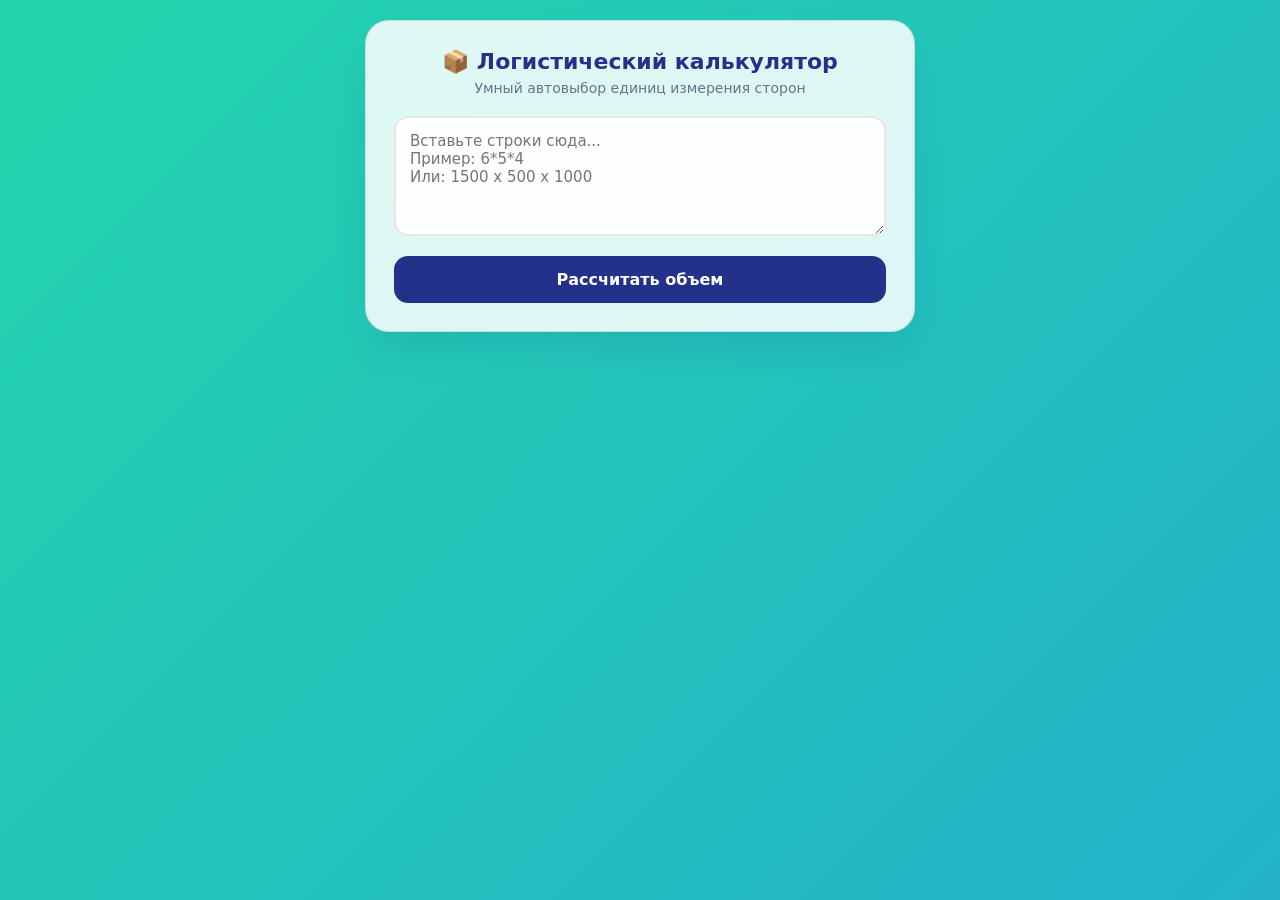
==== index.html @ a2914b21 "Rename config1.html to index.html" ====
<!DOCTYPE html>
<html lang="ru">
<head>
    <meta charset="UTF-8">
    <meta name="viewport" content="width=device-width, initial-scale=1.0">
    <title>Логистический калькулятор</title>
    <link rel="stylesheet" href="style.css">
</head>
<body>

<div class="container">
    <h1>📦 Логистический калькулятор</h1>
    <p class="subtitle">Умный автовыбор единиц измерения сторон</p>
    
    <textarea id="inputText" placeholder="Вставьте строки сюда...&#10;Пример: 6*5*4&#10;Или: 1500 x 500 x 1000"></textarea>
    <button class="calc-btn" onclick="calculate()">Рассчитать объем</button>

    <div id="resultBox" class="result" style="display:none;">
        <div class="totals-box">
            <p><span>🚚 Общий объем:</span> <span id="totalVolume"><strong>0.0000</strong> м³</span></p>
            <p><span>🔢 Всего мест:</span> <span id="totalPieces" style="font-weight:600;">0 шт.</span></p>
        </div>
        <button class="copy-btn" id="copyBtn" onclick="copyResults()">📋 Скопировать отчет</button>
        <div class="details-title">🔍 Построчный разбор текста:</div>
        <div id="detailsList"></div>
    </div>
</div>

<script src="script.js"></script>
</body>
</html>
---- style.css ----
:root {
    --bg-gradient: linear-gradient(-45deg, #ee7752, #e73c7e, #23a6d5, #23d5ab);
    --card-bg: rgba(255, 255, 255, 0.85);
    --text-main: #0f172a;
    --text-muted: #64748b;
    --border: rgba(15, 23, 42, 0.1);
    --textarea-bg: rgba(255, 255, 255, 0.9);
    --primary: #24318a;
    --primary-hover: #3142bd;
    --badge-bg: #e2e8f0;
    --badge-text: #475569;
    --warning-bg: rgba(255, 251, 235, 0.8);
    --warning-border: #d97706;
    --warning-text: #b45309;
    --shadow: rgba(36, 49, 138, 0.15);
}

@media (prefers-color-scheme: dark) {
    :root {
        --bg-gradient: linear-gradient(-45deg, #0f172a, #1e1b4b, #1e293b, #030712);
        --card-bg: rgba(19, 28, 46, 0.8);
        --text-main: #f8fafc;
        --text-muted: #94a3b8;
        --border: rgba(255, 255, 255, 0.08);
        --textarea-bg: rgba(15, 23, 42, 0.6);
        --primary: #3b82f6;
        --primary-hover: #60a5fa;
        --badge-bg: #334155;
        --badge-text: #cbd5e1;
        --warning-bg: rgba(45, 32, 16, 0.6);
        --warning-border: #b45309;
        --warning-text: #f59e0b;
        --shadow: rgba(0, 0, 0, 0.4);
    }
}

* { box-sizing: border-box; margin: 0; padding: 0; font-family: system-ui, sans-serif; }

body { 
    background: var(--bg-gradient);
    background-size: 400% 400%;
    animation: gradientBG 15s ease infinite;
    color: var(--text-main); 
    padding: 20px; 
    display: flex; 
    justify-content: center; 
    align-items: flex-start; 
    min-height: 100vh;
}

@keyframes gradientBG {
    0% { background-position: 0% 50%; }
    50% { background-position: 100% 50%; }
    100% { background-position: 0% 50%; }
}

.container { 
    width: 100%; max-width: 550px; 
    background: var(--card-bg); 
    backdrop-filter: blur(12px); -webkit-backdrop-filter: blur(12px);
    padding: 28px; border-radius: 24px; border: 1px solid var(--border);
    box-shadow: 0 20px 40px -10px var(--shadow); 
}

h1 { font-size: 22px; margin-bottom: 6px; text-align: center; color: var(--primary); }
.subtitle { font-size: 14px; color: var(--text-muted); margin-bottom: 20px; text-align: center; }

textarea { width: 100%; height: 120px; padding: 14px; border: 2px solid var(--border); border-radius: 14px; font-size: 15px; background-color: var(--textarea-bg); color: var(--text-main); outline: none; resize: vertical; }
textarea:focus { border-color: var(--primary); }

button.calc-btn { width: 100%; background-color: var(--primary); color: white; border: none; padding: 14px; font-size: 16px; font-weight: 600; border-radius: 14px; cursor: pointer; margin-top: 16px; }
button.calc-btn:hover { background-color: var(--primary-hover); }
button.calc-btn:active { transform: scale(0.99); }

.result { border-top: 2px dashed var(--border); padding-top: 20px; margin-top: 20px; animation: fadeInUp 0.4s ease-out forwards; }
@keyframes fadeInUp { from { opacity: 0; transform: translateY(10px); } to { opacity: 1; transform: translateY(0); } }

.totals-box { background: rgba(59, 130, 246, 0.08); padding: 15px; border-radius: 14px; margin-bottom: 15px; border-left: 4px solid var(--primary); }
.totals-box p { display: flex; justify-content: space-between; font-size: 15px; margin-bottom: 8px; }
.totals-box strong { font-size: 18px; color: var(--primary); }

button.copy-btn { width: 100%; background: none; border: 1px solid var(--primary); color: var(--primary); padding: 10px; font-size: 13px; font-weight: 600; border-radius: 10px; cursor: pointer; margin-bottom: 15px; }
button.copy-btn:hover { background: var(--primary); color: white; }

.details-title { font-size: 12px; font-weight: bold; color: var(--text-muted); text-transform: uppercase; letter-spacing: 0.5px; padding-bottom: 8px; }
.detail-line { font-size: 13px; padding: 10px; border-bottom: 1px dashed var(--border); color: var(--text-main); margin-bottom: 6px; border-radius: 8px; background: rgba(255,255,255,0.03); }
.badge { background: var(--badge-bg); color: var(--badge-text); padding: 2px 6px; border-radius: 4px; font-size: 11px; font-weight: bold; margin-left: 4px; }
.warning-line { background-color: var(--warning-bg); border-left: 4px solid var(--warning-border); }
.warning-text { font-size: 11px; color: var(--warning-text); margin-top: 5px; font-weight: bold; }
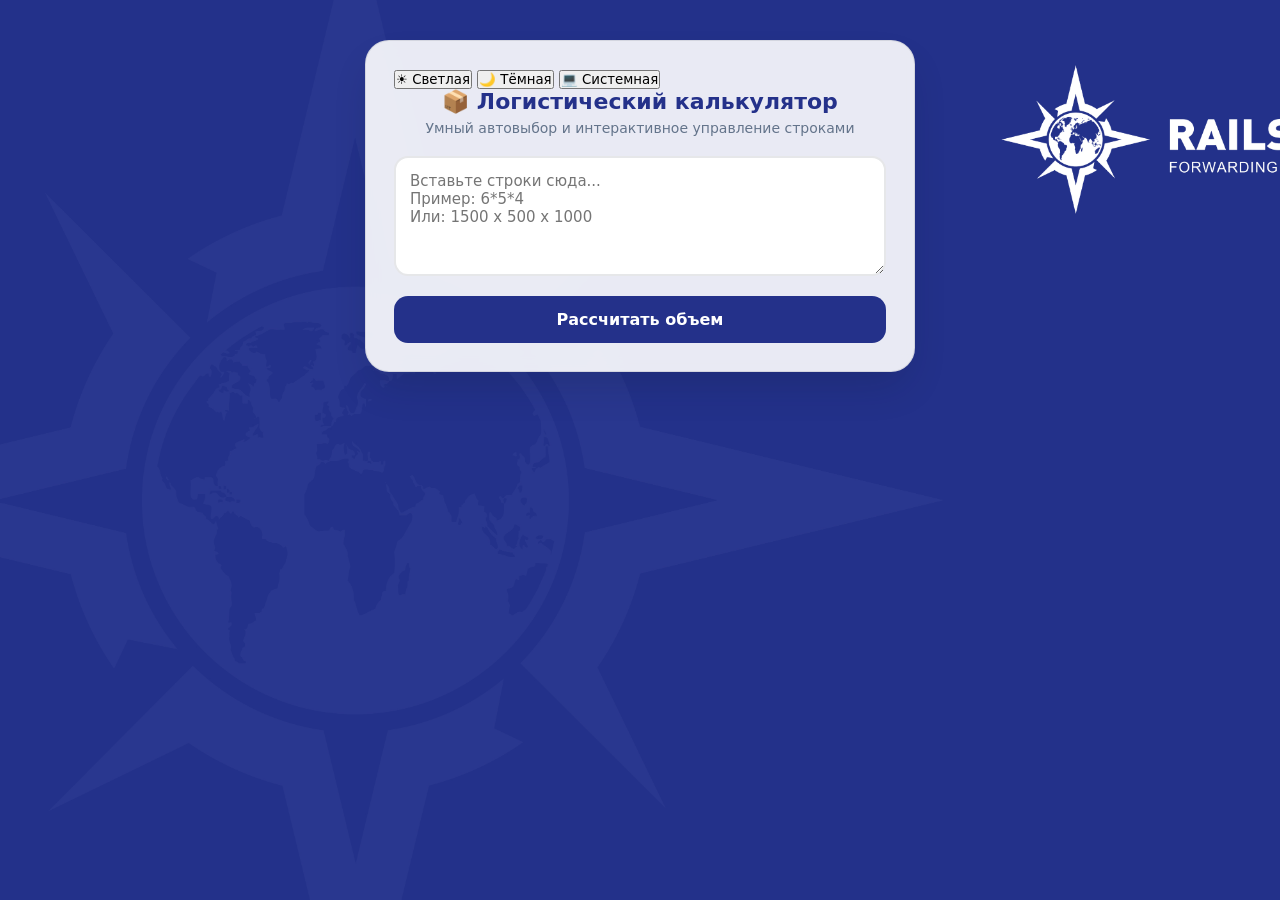
==== commit 38270be8: "index.html" ====
--- a/index.html
+++ b/index.html
@@ -9,8 +9,15 @@
 <body>
 
 <div class="container">
+    <!-- Переключатель тем -->
+    <div class="theme-switch">
+        <button id="theme-light" onclick="setTheme('light')">☀️ Светлая</button>
+        <button id="theme-dark" onclick="setTheme('dark')">🌙 Тёмная</button>
+        <button id="theme-system" onclick="setTheme('system')">💻 Системная</button>
+    </div>
+
     <h1>📦 Логистический калькулятор</h1>
-    <p class="subtitle">Умный автовыбор единиц измерения сторон</p>
+    <p class="subtitle">Умный автовыбор и интерактивное управление строками</p>
     
     <textarea id="inputText" placeholder="Вставьте строки сюда...&#10;Пример: 6*5*4&#10;Или: 1500 x 500 x 1000"></textarea>
     <button class="calc-btn" onclick="calculate()">Рассчитать объем</button>
@@ -20,7 +27,18 @@
             <p><span>🚚 Общий объем:</span> <span id="totalVolume"><strong>0.0000</strong> м³</span></p>
             <p><span>🔢 Всего мест:</span> <span id="totalPieces" style="font-weight:600;">0 шт.</span></p>
         </div>
+        
         <button class="copy-btn" id="copyBtn" onclick="copyResults()">📋 Скопировать отчет</button>
+        
+        <div id="bulkActions" class="bulk-box" style="display:none;">
+            <span>Применить ко всем строкам:</span>
+            <div class="badge-group">
+                <button class="btn-badge" onclick="changeAllUnits('м')">м</button>
+                <button class="btn-badge" onclick="changeAllUnits('см')">см</button>
+                <button class="btn-badge" onclick="changeAllUnits('мм')">мм</button>
+            </div>
+        </div>
+
         <div class="details-title">🔍 Построчный разбор текста:</div>
         <div id="detailsList"></div>
     </div>
--- a/style.css
+++ b/style.css
@@ -1,24 +1,26 @@
 :root {
-    --bg-gradient: linear-gradient(-45deg, #ee7752, #e73c7e, #23a6d5, #23d5ab);
-    --card-bg: rgba(255, 255, 255, 0.85);
+    /* Имя вашей картинки, загруженной в репозиторий */
+    --bg-image: url('bg.jpg');
+    --card-bg: rgba(255, 255, 255, 0.9);
     --text-main: #0f172a;
     --text-muted: #64748b;
     --border: rgba(15, 23, 42, 0.1);
-    --textarea-bg: rgba(255, 255, 255, 0.9);
+    --textarea-bg: #ffffff;
     --primary: #24318a;
     --primary-hover: #3142bd;
     --badge-bg: #e2e8f0;
     --badge-text: #475569;
-    --warning-bg: rgba(255, 251, 235, 0.8);
+    --warning-bg: rgba(255, 251, 235, 0.9);
     --warning-border: #d97706;
     --warning-text: #b45309;
-    --shadow: rgba(36, 49, 138, 0.15);
+    --shadow: rgba(15, 23, 42, 0.2);
 }
 
+/* Автоматическое затемнение вашей картинки для темной темы */
 @media (prefers-color-scheme: dark) {
     :root {
-        --bg-gradient: linear-gradient(-45deg, #0f172a, #1e1b4b, #1e293b, #030712);
-        --card-bg: rgba(19, 28, 46, 0.8);
+        --bg-image: linear-gradient(rgba(15, 23, 42, 0.75), rgba(15, 23, 42, 0.75)), url('bg.jpg');
+        --card-bg: rgba(19, 28, 46, 0.85);
         --text-main: #f8fafc;
         --text-muted: #94a3b8;
         --border: rgba(255, 255, 255, 0.08);
@@ -27,19 +29,21 @@
         --primary-hover: #60a5fa;
         --badge-bg: #334155;
         --badge-text: #cbd5e1;
-        --warning-bg: rgba(45, 32, 16, 0.6);
+        --warning-bg: rgba(45, 32, 16, 0.7);
         --warning-border: #b45309;
         --warning-text: #f59e0b;
-        --shadow: rgba(0, 0, 0, 0.4);
+        --shadow: rgba(0, 0, 0, 0.5);
     }
 }
 
 * { box-sizing: border-box; margin: 0; padding: 0; font-family: system-ui, sans-serif; }
 
 body { 
-    background: var(--bg-gradient);
-    background-size: 400% 400%;
-    animation: gradientBG 15s ease infinite;
+    background: var(--bg-image);
+    background-size: cover;
+    background-position: center;
+    background-attachment: fixed;
+    background-repeat: no-repeat;
     color: var(--text-main); 
     padding: 20px; 
     display: flex; 
@@ -48,18 +52,13 @@
     min-height: 100vh;
 }
 
-@keyframes gradientBG {
-    0% { background-position: 0% 50%; }
-    50% { background-position: 100% 50%; }
-    100% { background-position: 0% 50%; }
-}
-
 .container { 
     width: 100%; max-width: 550px; 
     background: var(--card-bg); 
-    backdrop-filter: blur(12px); -webkit-backdrop-filter: blur(12px);
+    backdrop-filter: blur(8px); -webkit-backdrop-filter: blur(8px);
     padding: 28px; border-radius: 24px; border: 1px solid var(--border);
     box-shadow: 0 20px 40px -10px var(--shadow); 
+    margin-top: 20px;
 }
 
 h1 { font-size: 22px; margin-bottom: 6px; text-align: center; color: var(--primary); }
@@ -72,8 +71,7 @@
 button.calc-btn:hover { background-color: var(--primary-hover); }
 button.calc-btn:active { transform: scale(0.99); }
 
-.result { border-top: 2px dashed var(--border); padding-top: 20px; margin-top: 20px; animation: fadeInUp 0.4s ease-out forwards; }
-@keyframes fadeInUp { from { opacity: 0; transform: translateY(10px); } to { opacity: 1; transform: translateY(0); } }
+.result { border-top: 2px dashed var(--border); padding-top: 20px; margin-top: 20px; }
 
 .totals-box { background: rgba(59, 130, 246, 0.08); padding: 15px; border-radius: 14px; margin-bottom: 15px; border-left: 4px solid var(--primary); }
 .totals-box p { display: flex; justify-content: space-between; font-size: 15px; margin-bottom: 8px; }
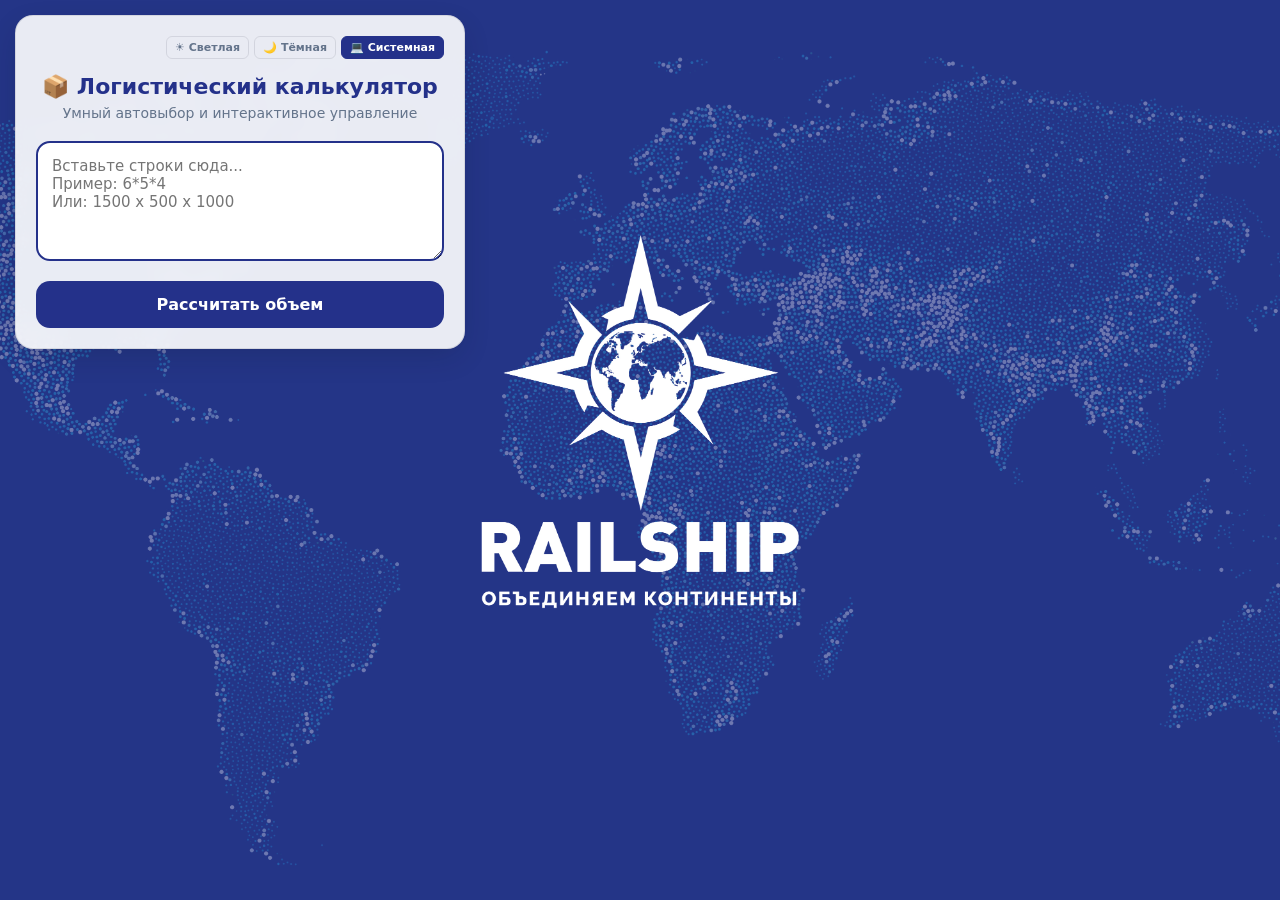
==== commit dee55eac: "Add files via upload" ====
--- a/index.html
+++ b/index.html
@@ -5,22 +5,22 @@
     <meta name="viewport" content="width=device-width, initial-scale=1.0">
     <title>Логистический калькулятор</title>
     <link rel="stylesheet" href="style.css">
+    <script src="script.js" defer></script> 
 </head>
 <body>
 
 <div class="container">
-    <!-- Переключатель тем -->
     <div class="theme-switch">
-        <button id="theme-light" onclick="setTheme('light')">☀️ Светлая</button>
-        <button id="theme-dark" onclick="setTheme('dark')">🌙 Тёмная</button>
-        <button id="theme-system" onclick="setTheme('system')">💻 Системная</button>
+        <button id="theme-light">☀️ Светлая</button>
+        <button id="theme-dark">🌙 Тёмная</button>
+        <button id="theme-system">💻 Системная</button>
     </div>
 
     <h1>📦 Логистический калькулятор</h1>
-    <p class="subtitle">Умный автовыбор и интерактивное управление строками</p>
+    <p class="subtitle">Умный автовыбор и интерактивное управление</p>
     
     <textarea id="inputText" placeholder="Вставьте строки сюда...&#10;Пример: 6*5*4&#10;Или: 1500 x 500 x 1000"></textarea>
-    <button class="calc-btn" onclick="calculate()">Рассчитать объем</button>
+    <button class="calc-btn" id="calcBtn">Рассчитать объем</button>
 
     <div id="resultBox" class="result" style="display:none;">
         <div class="totals-box">
@@ -28,22 +28,22 @@
             <p><span>🔢 Всего мест:</span> <span id="totalPieces" style="font-weight:600;">0 шт.</span></p>
         </div>
         
-        <button class="copy-btn" id="copyBtn" onclick="copyResults()">📋 Скопировать отчет</button>
+        <button class="copy-btn" id="copyBtn">📋 Скопировать отчет</button>
+        <!-- Добавили кнопку очистки -->
+        <button class="copy-btn" id="clearBtn" style="border-color: #ef4444; color: #ef4444; margin-top: -5px;">🗑️ Очистить всё</button>
         
         <div id="bulkActions" class="bulk-box" style="display:none;">
             <span>Применить ко всем строкам:</span>
             <div class="badge-group">
-                <button class="btn-badge" onclick="changeAllUnits('м')">м</button>
-                <button class="btn-badge" onclick="changeAllUnits('см')">см</button>
-                <button class="btn-badge" onclick="changeAllUnits('мм')">мм</button>
+                <button class="btn-badge bulk-unit-btn" data-unit="м">м</button>
+                <button class="btn-badge bulk-unit-btn" data-unit="см">см</button>
+                <button class="btn-badge bulk-unit-btn" data-unit="мм">мм</button>
             </div>
         </div>
 
         <div class="details-title">🔍 Построчный разбор текста:</div>
         <div id="detailsList"></div>
     </div>
-</div>
 
-<script src="script.js"></script>
 </body>
-</html>
+</html>
--- a/style.css
+++ b/style.css
@@ -1,6 +1,8 @@
-:root {
-    /* Имя вашей картинки, загруженной в репозиторий */
-    --bg-image: url('bg.jpg');
+/* Настройки картинок и цветов для СВЕТЛОЙ ТЕМЫ */
+html.light, :root {
+    /* Подставляем картинку для светлой темы */
+    --bg-image: url('bg-light.jpg');
+    
     --card-bg: rgba(255, 255, 255, 0.9);
     --text-main: #0f172a;
     --text-muted: #64748b;
@@ -10,56 +12,68 @@
     --primary-hover: #3142bd;
     --badge-bg: #e2e8f0;
     --badge-text: #475569;
+    --badge-active: #24318a;
     --warning-bg: rgba(255, 251, 235, 0.9);
     --warning-border: #d97706;
     --warning-text: #b45309;
     --shadow: rgba(15, 23, 42, 0.2);
 }
 
-/* Автоматическое затемнение вашей картинки для темной темы */
-@media (prefers-color-scheme: dark) {
-    :root {
-        --bg-image: linear-gradient(rgba(15, 23, 42, 0.75), rgba(15, 23, 42, 0.75)), url('bg.jpg');
-        --card-bg: rgba(19, 28, 46, 0.85);
-        --text-main: #f8fafc;
-        --text-muted: #94a3b8;
-        --border: rgba(255, 255, 255, 0.08);
-        --textarea-bg: rgba(15, 23, 42, 0.6);
-        --primary: #3b82f6;
-        --primary-hover: #60a5fa;
-        --badge-bg: #334155;
-        --badge-text: #cbd5e1;
-        --warning-bg: rgba(45, 32, 16, 0.7);
-        --warning-border: #b45309;
-        --warning-text: #f59e0b;
-        --shadow: rgba(0, 0, 0, 0.5);
-    }
+/* Настройки картинок и цветов для ТЁМНОЙ ТЕМЫ */
+html.dark {
+    /* Полностью меняем картинку на темный вариант */
+    --bg-image: url('bg-dark.jpg');
+    
+    --card-bg: rgba(19, 28, 46, 0.85);
+    --text-main: #f8fafc;
+    --text-muted: #94a3b8;
+    --border: rgba(255, 255, 255, 0.08);
+    --textarea-bg: rgba(15, 23, 42, 0.6);
+    --primary: #3b82f6;
+    --primary-hover: #60a5fa;
+    --badge-bg: #334155;
+    --badge-text: #cbd5e1;
+    --badge-active: #3b82f6;
+    --warning-bg: rgba(45, 32, 16, 0.7);
+    --warning-border: #b45309;
+    --warning-text: #f59e0b;
+    --shadow: rgba(0, 0, 0, 0.5);
 }
 
 * { box-sizing: border-box; margin: 0; padding: 0; font-family: system-ui, sans-serif; }
 
 body { 
-    background: var(--bg-image);
-    background-size: cover;
+    background: var(--bg-image); 
+    background-size: cover; 
     background-position: center;
-    background-attachment: fixed;
+    background-attachment: fixed; 
     background-repeat: no-repeat;
     color: var(--text-main); 
-    padding: 20px; 
+    padding: 15px; 
     display: flex; 
     justify-content: center; 
     align-items: flex-start; 
-    min-height: 100vh;
+    min-height: auto;
+    /* ЖЕСТКИЕ РАЗМЕРЫ ДЛЯ ОКНА РАСШИРЕНИЯ */
+    width: 480px; 
 }
 
 .container { 
-    width: 100%; max-width: 550px; 
+    width: 100%; 
+    max-width: 100%; 
     background: var(--card-bg); 
     backdrop-filter: blur(8px); -webkit-backdrop-filter: blur(8px);
-    padding: 28px; border-radius: 24px; border: 1px solid var(--border);
-    box-shadow: 0 20px 40px -10px var(--shadow); 
-    margin-top: 20px;
+    padding: 20px; border-radius: 18px; border: 1px solid var(--border);
+    box-shadow: 0 10px 30px -5px var(--shadow); 
+    margin-top: 0;
+    position: relative;
 }
+
+/* Стили панели переключения тем */
+.theme-switch { display: flex; justify-content: flex-end; gap: 5px; margin-bottom: 15px; }
+.theme-switch button { background: none; border: 1px solid var(--border); color: var(--text-muted); padding: 4px 8px; font-size: 11px; font-weight: 600; border-radius: 6px; cursor: pointer; transition: all 0.2s; }
+.theme-switch button:hover { border-color: var(--primary); color: var(--text-main); }
+.theme-switch button.active { background: var(--primary); color: white; border-color: var(--primary); }
 
 h1 { font-size: 22px; margin-bottom: 6px; text-align: center; color: var(--primary); }
 .subtitle { font-size: 14px; color: var(--text-muted); margin-bottom: 20px; text-align: center; }
@@ -69,10 +83,8 @@
 
 button.calc-btn { width: 100%; background-color: var(--primary); color: white; border: none; padding: 14px; font-size: 16px; font-weight: 600; border-radius: 14px; cursor: pointer; margin-top: 16px; }
 button.calc-btn:hover { background-color: var(--primary-hover); }
-button.calc-btn:active { transform: scale(0.99); }
 
 .result { border-top: 2px dashed var(--border); padding-top: 20px; margin-top: 20px; }
-
 .totals-box { background: rgba(59, 130, 246, 0.08); padding: 15px; border-radius: 14px; margin-bottom: 15px; border-left: 4px solid var(--primary); }
 .totals-box p { display: flex; justify-content: space-between; font-size: 15px; margin-bottom: 8px; }
 .totals-box strong { font-size: 18px; color: var(--primary); }
@@ -80,8 +92,14 @@
 button.copy-btn { width: 100%; background: none; border: 1px solid var(--primary); color: var(--primary); padding: 10px; font-size: 13px; font-weight: 600; border-radius: 10px; cursor: pointer; margin-bottom: 15px; }
 button.copy-btn:hover { background: var(--primary); color: white; }
 
+.bulk-box { display: flex; justify-content: space-between; align-items: center; background: rgba(255,255,255,0.05); padding: 10px; border-radius: 10px; border: 1px solid var(--border); margin-bottom: 15px; font-size: 13px; color: var(--text-muted); font-weight: 600; }
 .details-title { font-size: 12px; font-weight: bold; color: var(--text-muted); text-transform: uppercase; letter-spacing: 0.5px; padding-bottom: 8px; }
 .detail-line { font-size: 13px; padding: 10px; border-bottom: 1px dashed var(--border); color: var(--text-main); margin-bottom: 6px; border-radius: 8px; background: rgba(255,255,255,0.03); }
-.badge { background: var(--badge-bg); color: var(--badge-text); padding: 2px 6px; border-radius: 4px; font-size: 11px; font-weight: bold; margin-left: 4px; }
+
+.badge-group { display: inline-flex; gap: 3px; margin-left: 6px; vertical-align: middle; }
+.btn-badge { background: var(--badge-bg); color: var(--badge-text); border: none; padding: 2px 8px; border-radius: 4px; font-size: 11px; font-weight: bold; cursor: pointer; transition: all 0.1s; }
+.btn-badge:hover { opacity: 0.8; }
+.btn-badge.active { background: var(--badge-active); color: white; }
+
 .warning-line { background-color: var(--warning-bg); border-left: 4px solid var(--warning-border); }
 .warning-text { font-size: 11px; color: var(--warning-text); margin-top: 5px; font-weight: bold; }
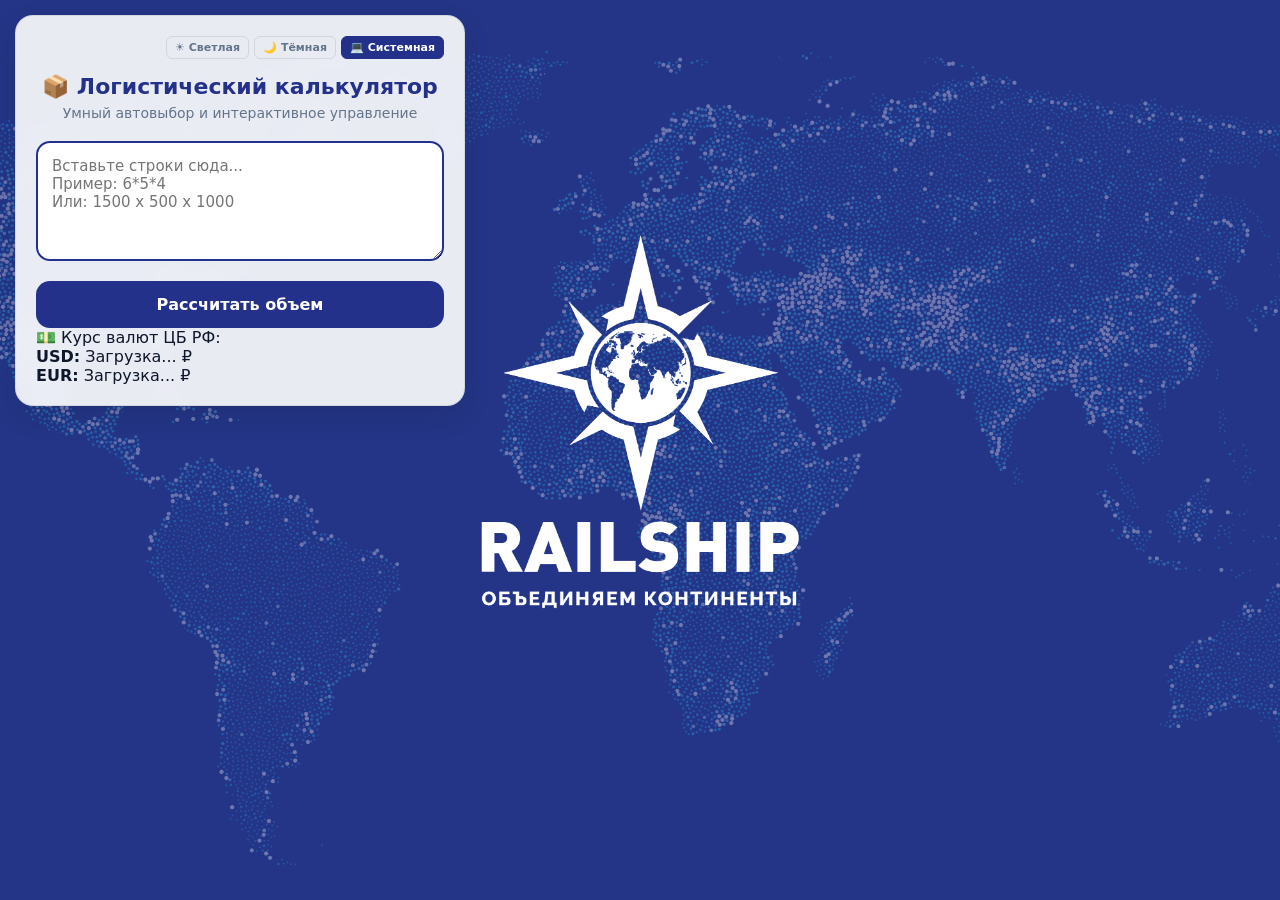
==== commit 6685de9d: "index.html" ====
--- a/index.html
+++ b/index.html
@@ -6,6 +6,8 @@
     <title>Логистический калькулятор</title>
     <link rel="stylesheet" href="style.css">
     <script src="script.js" defer></script> 
+    <link rel="manifest" href="manifest.webmanifest">
+
 </head>
 <body>
 
@@ -45,5 +47,23 @@
         <div id="detailsList"></div>
     </div>
 
+<script>
+  if ('serviceWorker' in navigator) {
+    navigator.serviceWorker.register('./sw.js')
+      .then(() => console.log('Офлайн режим успешно активирован!'))
+      .catch((err) => console.log('Ошибка активации офлайн-режима:', err));
+  }
+</script>
+
+    <!-- Окошко отображения курсов валют в правом верхнем углу -->
+<div class="currency-widget-top-right">
+  <div class="currency-title">💵 Курс валют ЦБ РФ:</div>
+  <div class="currency-rates">
+    <div class="rate-item"><strong>USD:</strong> <span id="usd-rate">Загрузка...</span> ₽</div>
+    <div class="rate-item"><strong>EUR:</strong> <span id="eur-rate">Загрузка...</span> ₽</div>
+  </div>
+</div>
+
+    
 </body>
-</html>+</html>
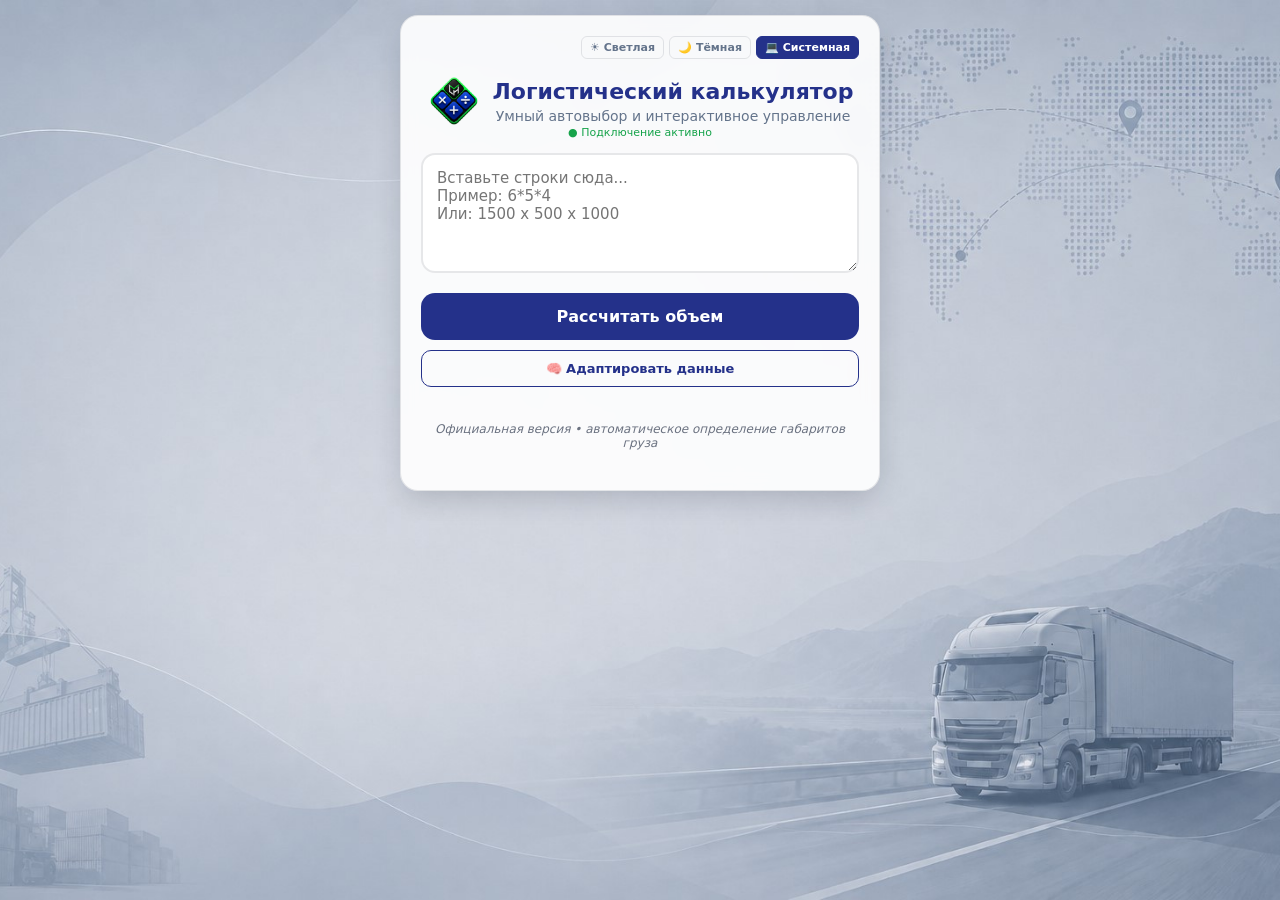
==== commit e4090e0b: "Add files via upload" ====
--- a/index.html
+++ b/index.html
@@ -1,69 +1,48 @@
-<!DOCTYPE html>
-<html lang="ru">
-<head>
-    <meta charset="UTF-8">
-    <meta name="viewport" content="width=device-width, initial-scale=1.0">
-    <title>Логистический калькулятор</title>
-    <link rel="stylesheet" href="style.css">
-    <script src="script.js" defer></script> 
-    <link rel="manifest" href="manifest.webmanifest">
-
-</head>
-<body>
-
-<div class="container">
-    <div class="theme-switch">
-        <button id="theme-light">☀️ Светлая</button>
-        <button id="theme-dark">🌙 Тёмная</button>
-        <button id="theme-system">💻 Системная</button>
-    </div>
-
-    <h1>📦 Логистический калькулятор</h1>
-    <p class="subtitle">Умный автовыбор и интерактивное управление</p>
-    
-    <textarea id="inputText" placeholder="Вставьте строки сюда...&#10;Пример: 6*5*4&#10;Или: 1500 x 500 x 1000"></textarea>
-    <button class="calc-btn" id="calcBtn">Рассчитать объем</button>
-
-    <div id="resultBox" class="result" style="display:none;">
-        <div class="totals-box">
-            <p><span>🚚 Общий объем:</span> <span id="totalVolume"><strong>0.0000</strong> м³</span></p>
-            <p><span>🔢 Всего мест:</span> <span id="totalPieces" style="font-weight:600;">0 шт.</span></p>
-        </div>
-        
-        <button class="copy-btn" id="copyBtn">📋 Скопировать отчет</button>
-        <!-- Добавили кнопку очистки -->
-        <button class="copy-btn" id="clearBtn" style="border-color: #ef4444; color: #ef4444; margin-top: -5px;">🗑️ Очистить всё</button>
-        
-        <div id="bulkActions" class="bulk-box" style="display:none;">
-            <span>Применить ко всем строкам:</span>
-            <div class="badge-group">
-                <button class="btn-badge bulk-unit-btn" data-unit="м">м</button>
-                <button class="btn-badge bulk-unit-btn" data-unit="см">см</button>
-                <button class="btn-badge bulk-unit-btn" data-unit="мм">мм</button>
-            </div>
-        </div>
-
-        <div class="details-title">🔍 Построчный разбор текста:</div>
-        <div id="detailsList"></div>
-    </div>
-
-<script>
-  if ('serviceWorker' in navigator) {
-    navigator.serviceWorker.register('./sw.js')
-      .then(() => console.log('Офлайн режим успешно активирован!'))
-      .catch((err) => console.log('Ошибка активации офлайн-режима:', err));
-  }
-</script>
-
-    <!-- Окошко отображения курсов валют в правом верхнем углу -->
-<div class="currency-widget-top-right">
-  <div class="currency-title">💵 Курс валют ЦБ РФ:</div>
-  <div class="currency-rates">
-    <div class="rate-item"><strong>USD:</strong> <span id="usd-rate">Загрузка...</span> ₽</div>
-    <div class="rate-item"><strong>EUR:</strong> <span id="eur-rate">Загрузка...</span> ₽</div>
-  </div>
-</div>
-
-    
-</body>
-</html>
+<!DOCTYPE html>
+<html lang="ru">
+<head>
+<meta charset="UTF-8">
+<meta name="viewport" content="width=device-width, initial-scale=1.0">
+<title>Логистический калькулятор</title>
+<link rel="stylesheet" href="style.css">
+<script src="script.js" defer></script>
+<script src="pwa.js" defer></script>
+<link rel="manifest" href="app-manifest.json">
+<link rel="icon" type="image/svg+xml" href="icon.svg">
+<link rel="apple-touch-icon" href="icon-128.png">
+</head>
+<body>
+<div class="container">
+  <div class="theme-switch">
+    <button id="theme-light">☀️ Светлая</button>
+    <button id="theme-dark">🌙 Тёмная</button>
+    <button id="theme-system">💻 Системная</button>
+  </div>
+  <div class="brand">
+    <img class="brand-logo" src="icon.svg" alt="Логотип калькулятора">
+    <div>
+      <h1>Логистический калькулятор</h1>
+      <p class="subtitle">Умный автовыбор и интерактивное управление</p>
+    </div>
+  </div>
+  <div id="connectionStatus" class="connection-status">● Проверка подключения…</div>
+  <textarea id="inputText" placeholder="Вставьте строки сюда...&#10;Пример: 6*5*4&#10;Или: 1500 x 500 x 1000"></textarea>
+  <button class="calc-btn" id="calcBtn">Рассчитать объем</button>
+  <button class="copy-btn" id="adaptBtn" style="margin-top:10px;">🧠 Адаптировать данные</button>
+  <div id="adapterPreview" class="adapter-box" style="display:none;"></div>
+  <div id="resultBox" class="result" style="display:none;">
+    <div id="calcStatus" class="calc-status neutral"></div>
+    <div class="totals-box">
+      <p><span>🚚 Общий объем:</span> <span id="totalVolume"><strong>0.0000</strong> м³</span></p>
+      <p><span>🔢 Всего мест:</span> <span id="totalPieces" style="font-weight:600;">0 шт.</span></p>
+    </div>
+    <button class="copy-btn" id="copyBtn">📋 Скопировать отчет</button>
+    <button class="copy-btn" id="clearBtn" style="border-color:#ef4444;color:#ef4444;margin-top:-5px;">🗑️ Очистить всё</button>
+    <div class="details-title">🔍 Построчный разбор текста:</div>
+    <div id="detailsList"></div>
+  </div>
+  <button class="install-btn" id="installBtn" style="display:none;">📲 Установить как приложение</button>
+  <div class="developer-credit"><em>Официальная версия • автоматическое определение габаритов груза</em></div>
+</div>
+</body>
+</html>
--- a/style.css
+++ b/style.css
@@ -1,105 +1,31 @@
-/* Настройки картинок и цветов для СВЕТЛОЙ ТЕМЫ */
-html.light, :root {
-    /* Подставляем картинку для светлой темы */
-    --bg-image: url('bg-light.jpg');
-    
-    --card-bg: rgba(255, 255, 255, 0.9);
-    --text-main: #0f172a;
-    --text-muted: #64748b;
-    --border: rgba(15, 23, 42, 0.1);
-    --textarea-bg: #ffffff;
-    --primary: #24318a;
-    --primary-hover: #3142bd;
-    --badge-bg: #e2e8f0;
-    --badge-text: #475569;
-    --badge-active: #24318a;
-    --warning-bg: rgba(255, 251, 235, 0.9);
-    --warning-border: #d97706;
-    --warning-text: #b45309;
-    --shadow: rgba(15, 23, 42, 0.2);
-}
-
-/* Настройки картинок и цветов для ТЁМНОЙ ТЕМЫ */
-html.dark {
-    /* Полностью меняем картинку на темный вариант */
-    --bg-image: url('bg-dark.jpg');
-    
-    --card-bg: rgba(19, 28, 46, 0.85);
-    --text-main: #f8fafc;
-    --text-muted: #94a3b8;
-    --border: rgba(255, 255, 255, 0.08);
-    --textarea-bg: rgba(15, 23, 42, 0.6);
-    --primary: #3b82f6;
-    --primary-hover: #60a5fa;
-    --badge-bg: #334155;
-    --badge-text: #cbd5e1;
-    --badge-active: #3b82f6;
-    --warning-bg: rgba(45, 32, 16, 0.7);
-    --warning-border: #b45309;
-    --warning-text: #f59e0b;
-    --shadow: rgba(0, 0, 0, 0.5);
-}
-
-* { box-sizing: border-box; margin: 0; padding: 0; font-family: system-ui, sans-serif; }
-
-body { 
-    background: var(--bg-image); 
-    background-size: cover; 
-    background-position: center;
-    background-attachment: fixed; 
-    background-repeat: no-repeat;
-    color: var(--text-main); 
-    padding: 15px; 
-    display: flex; 
-    justify-content: center; 
-    align-items: flex-start; 
-    min-height: auto;
-    /* ЖЕСТКИЕ РАЗМЕРЫ ДЛЯ ОКНА РАСШИРЕНИЯ */
-    width: 480px; 
-}
-
-.container { 
-    width: 100%; 
-    max-width: 100%; 
-    background: var(--card-bg); 
-    backdrop-filter: blur(8px); -webkit-backdrop-filter: blur(8px);
-    padding: 20px; border-radius: 18px; border: 1px solid var(--border);
-    box-shadow: 0 10px 30px -5px var(--shadow); 
-    margin-top: 0;
-    position: relative;
-}
-
-/* Стили панели переключения тем */
-.theme-switch { display: flex; justify-content: flex-end; gap: 5px; margin-bottom: 15px; }
-.theme-switch button { background: none; border: 1px solid var(--border); color: var(--text-muted); padding: 4px 8px; font-size: 11px; font-weight: 600; border-radius: 6px; cursor: pointer; transition: all 0.2s; }
-.theme-switch button:hover { border-color: var(--primary); color: var(--text-main); }
-.theme-switch button.active { background: var(--primary); color: white; border-color: var(--primary); }
-
-h1 { font-size: 22px; margin-bottom: 6px; text-align: center; color: var(--primary); }
-.subtitle { font-size: 14px; color: var(--text-muted); margin-bottom: 20px; text-align: center; }
-
-textarea { width: 100%; height: 120px; padding: 14px; border: 2px solid var(--border); border-radius: 14px; font-size: 15px; background-color: var(--textarea-bg); color: var(--text-main); outline: none; resize: vertical; }
-textarea:focus { border-color: var(--primary); }
-
-button.calc-btn { width: 100%; background-color: var(--primary); color: white; border: none; padding: 14px; font-size: 16px; font-weight: 600; border-radius: 14px; cursor: pointer; margin-top: 16px; }
-button.calc-btn:hover { background-color: var(--primary-hover); }
-
-.result { border-top: 2px dashed var(--border); padding-top: 20px; margin-top: 20px; }
-.totals-box { background: rgba(59, 130, 246, 0.08); padding: 15px; border-radius: 14px; margin-bottom: 15px; border-left: 4px solid var(--primary); }
-.totals-box p { display: flex; justify-content: space-between; font-size: 15px; margin-bottom: 8px; }
-.totals-box strong { font-size: 18px; color: var(--primary); }
-
-button.copy-btn { width: 100%; background: none; border: 1px solid var(--primary); color: var(--primary); padding: 10px; font-size: 13px; font-weight: 600; border-radius: 10px; cursor: pointer; margin-bottom: 15px; }
-button.copy-btn:hover { background: var(--primary); color: white; }
-
-.bulk-box { display: flex; justify-content: space-between; align-items: center; background: rgba(255,255,255,0.05); padding: 10px; border-radius: 10px; border: 1px solid var(--border); margin-bottom: 15px; font-size: 13px; color: var(--text-muted); font-weight: 600; }
-.details-title { font-size: 12px; font-weight: bold; color: var(--text-muted); text-transform: uppercase; letter-spacing: 0.5px; padding-bottom: 8px; }
-.detail-line { font-size: 13px; padding: 10px; border-bottom: 1px dashed var(--border); color: var(--text-main); margin-bottom: 6px; border-radius: 8px; background: rgba(255,255,255,0.03); }
-
-.badge-group { display: inline-flex; gap: 3px; margin-left: 6px; vertical-align: middle; }
-.btn-badge { background: var(--badge-bg); color: var(--badge-text); border: none; padding: 2px 8px; border-radius: 4px; font-size: 11px; font-weight: bold; cursor: pointer; transition: all 0.1s; }
-.btn-badge:hover { opacity: 0.8; }
-.btn-badge.active { background: var(--badge-active); color: white; }
-
-.warning-line { background-color: var(--warning-bg); border-left: 4px solid var(--warning-border); }
-.warning-text { font-size: 11px; color: var(--warning-text); margin-top: 5px; font-weight: bold; }
+html.light, :root{--bg-image:url('bg-light2.jpg');--card-bg:rgba(255,255,255,.9);--text-main:#0f172a;--text-muted:#64748b;--border:rgba(15,23,42,.1);--textarea-bg:#fff;--primary:#24318a;--primary-hover:#3142bd;--badge-bg:#e2e8f0;--badge-text:#475569;--badge-active:#24318a;--warning-bg:rgba(255,251,235,.9);--warning-border:#d97706;--warning-text:#b45309;--shadow:rgba(15,23,42,.2)}
+html.dark{--bg-image:url('bg-dark1.jpg');--card-bg:rgba(19,28,46,.85);--text-main:#f8fafc;--text-muted:#94a3b8;--border:rgba(255,255,255,.08);--textarea-bg:rgba(15,23,42,.6);--primary:#3b82f6;--primary-hover:#60a5fa;--badge-bg:#334155;--badge-text:#cbd5e1;--badge-active:#3b82f6;--warning-bg:rgba(45,32,16,.7);--warning-border:#b45309;--warning-text:#f59e0b;--shadow:rgba(0,0,0,.5)}
+*{box-sizing:border-box;margin:0;padding:0;font-family:system-ui,sans-serif}
+body{min-height:100vh;width:100%;padding:15px;display:flex;justify-content:center;align-items:flex-start;background:var(--bg-image);background-size:cover;background-position:center;background-attachment:fixed;background-repeat:no-repeat;color:var(--text-main)}
+.container{width:100%;max-width:480px;background:var(--card-bg);backdrop-filter:blur(8px);-webkit-backdrop-filter:blur(8px);padding:20px;border-radius:18px;border:1px solid var(--border);box-shadow:0 10px 30px -5px var(--shadow)}
+.theme-switch{display:flex;justify-content:flex-end;gap:5px;margin-bottom:15px}.theme-switch button{background:none;border:1px solid var(--border);color:var(--text-muted);padding:4px 8px;font-size:11px;font-weight:600;border-radius:6px;cursor:pointer}.theme-switch button.active{background:var(--primary);color:#fff;border-color:var(--primary)}
+h1{font-size:22px;margin-bottom:6px;text-align:center;color:var(--primary)}.subtitle{font-size:14px;color:var(--text-muted);margin-bottom:20px;text-align:center}
+textarea{width:100%;height:120px;padding:14px;border:2px solid var(--border);border-radius:14px;font-size:15px;background:var(--textarea-bg);color:var(--text-main);outline:none;resize:vertical}textarea:focus{border-color:var(--primary)}
+button.calc-btn{width:100%;background:var(--primary);color:#fff;border:0;padding:14px;font-size:16px;font-weight:600;border-radius:14px;cursor:pointer;margin-top:16px}
+.result{border-top:2px dashed var(--border);padding-top:20px;margin-top:20px}.calc-status{padding:10px 12px;border-radius:10px;font-size:12px;font-weight:700;margin-bottom:12px;border:1px solid var(--border)}.calc-status.success{background:rgba(34,197,94,.1)}.calc-status.neutral{background:rgba(59,130,246,.08)}.calc-status.warning{background:var(--warning-bg);border-color:var(--warning-border);color:var(--warning-text)}
+.totals-box{background:rgba(59,130,246,.08);padding:15px;border-radius:14px;margin-bottom:15px;border-left:4px solid var(--primary)}.totals-box p{display:flex;justify-content:space-between;font-size:15px;margin-bottom:8px}.totals-box strong{font-size:18px;color:var(--primary)}
+button.copy-btn{width:100%;background:none;border:1px solid var(--primary);color:var(--primary);padding:10px;font-size:13px;font-weight:600;border-radius:10px;cursor:pointer;margin-bottom:15px}
+.details-title{font-size:12px;font-weight:bold;color:var(--text-muted);text-transform:uppercase;letter-spacing:.5px;padding-bottom:8px}.detail-line{font-size:13px;padding:10px;border-bottom:1px dashed var(--border);color:var(--text-main);margin-bottom:6px;border-radius:8px;background:rgba(255,255,255,.03)}
+.badge-group{display:inline-flex;gap:3px;margin-left:6px;vertical-align:middle}.btn-badge{background:var(--badge-bg);color:var(--badge-text);border:0;padding:2px 8px;border-radius:4px;font-size:11px;font-weight:bold;cursor:pointer}.btn-badge.active{background:var(--badge-active);color:#fff}
+.warning-line{background-color:var(--warning-bg);border-left:4px solid var(--warning-border)}.warning-text{font-size:11px;color:var(--warning-text);margin-top:5px;font-weight:bold}.developer-credit{text-align:center;padding:20px 10px;font-size:12px;color:#6b7280;user-select:none;cursor:default}
+
+.connection-status{font-size:11px;text-align:center;color:var(--text-muted);margin:-10px 0 14px}.connection-status.online{color:#16a34a}.connection-status.offline{color:#d97706}
+
+
+/* v2 parser/adaptation */
+.adapter-preview{margin-top:10px;padding:10px;border:1px solid var(--border);border-radius:10px;background:rgba(255,255,255,.04);font-size:12px}.adapter-title{font-weight:700;color:var(--text-main);margin-bottom:7px}.adapter-row{display:flex;justify-content:space-between;gap:10px;padding:6px 0;border-bottom:1px dashed var(--border);color:var(--text-main)}.adapter-row:last-child{border-bottom:0}.calc-status{margin-bottom:12px;padding:9px 12px;border-radius:9px;font-size:12px;font-weight:600}.calc-status.success{color:#166534;background:rgba(34,197,94,.10);border-left:3px solid #22c55e}.calc-status.neutral{color:#92400e;background:rgba(234,179,8,.10);border-left:3px solid #eab308}.calc-status.warning{color:#b91c1c;background:rgba(239,68,68,.10);border-left:3px solid #ef4444}
+
+.adapter-box{margin:0 0 15px;padding:12px;border:1px solid var(--border);border-radius:10px;background:rgba(255,255,255,.04);color:var(--text-main);font-size:13px}.adapter-title{font-weight:700;margin-bottom:8px;color:var(--primary)}.adapter-row{display:flex;justify-content:space-between;gap:10px;padding:6px 0;border-bottom:1px dashed var(--border)}.adapter-row:last-child{border-bottom:0}.adapter-row strong{white-space:nowrap}
+
+.adapter-hint{font-size:.82rem;opacity:.72;margin:-4px 0 10px;line-height:1.35}
+.adapter-row{font-family:inherit}
+
+.adapter-warning{margin-top:6px;font-size:12px;opacity:.9}
+
+
+.brand{display:flex;align-items:center;justify-content:center;gap:12px;margin-bottom:8px}.brand-logo{width:54px;height:54px;object-fit:contain;flex:0 0 54px}.brand h1{margin-bottom:4px}.brand .subtitle{margin-bottom:0}.install-btn{width:100%;background:none;border:1px solid var(--primary);color:var(--primary);padding:10px;font-size:13px;font-weight:600;border-radius:10px;cursor:pointer;margin:0 0 15px}.install-btn:hover{background:rgba(59,130,246,.08)}
